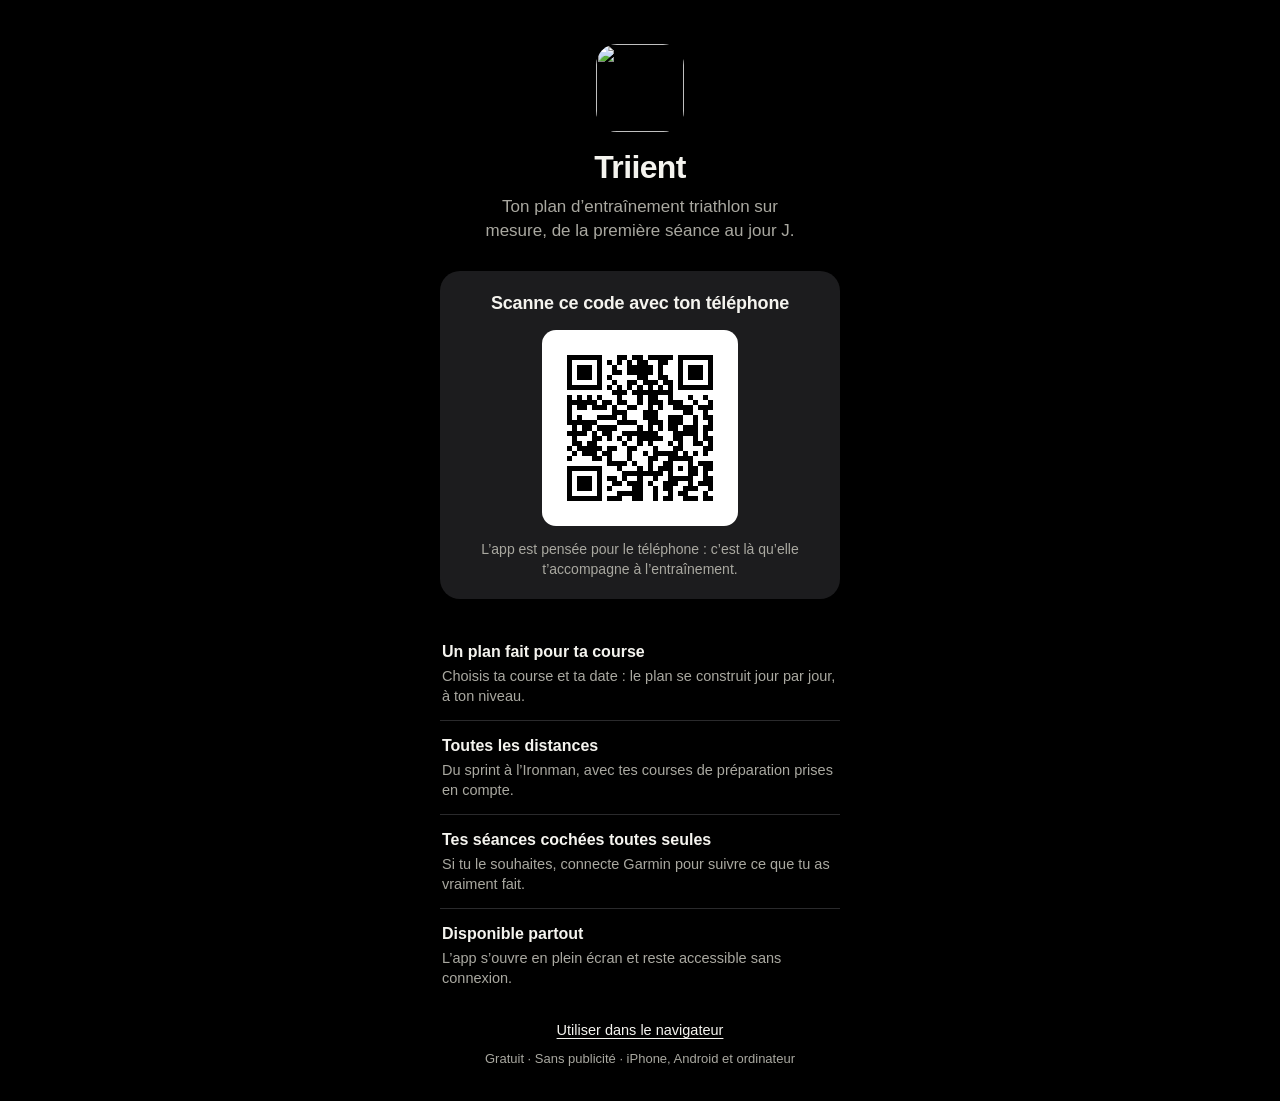
==== installer.html @ 23ff8668 "Nouveau nom : Triient Nom affiché, stockage, sauvegardes, serveur (triient) et adresses (triient.ver" ====
<!DOCTYPE html>
<html lang="fr">
<head>
<meta charset="utf-8">
<meta name="viewport" content="width=device-width, initial-scale=1, viewport-fit=cover">
<meta name="apple-mobile-web-app-capable" content="yes">
<meta name="mobile-web-app-capable" content="yes">
<meta name="apple-mobile-web-app-status-bar-style" content="black-translucent">
<meta name="apple-mobile-web-app-title" content="Triient">
<meta name="theme-color" content="#000000">
<meta name="color-scheme" content="dark">
<meta name="description" content="Installe Triient sur ton téléphone : un plan d’entraînement triathlon sur mesure, gratuit, pour préparer ta course.">
<meta property="og:title" content="Triient : installe l’app">
<meta property="og:description" content="Un plan d’entraînement triathlon sur mesure, gratuit, de la première séance au jour J.">
<meta property="og:type" content="website">
<meta property="og:url" content="https://triient.vercel.app/installer">
<meta property="og:image" content="https://triient.vercel.app/icon-512.png">
<title>Installer Triient</title>
<link rel="manifest" href="manifest.webmanifest">
<link rel="apple-touch-icon" href="apple-touch-icon.png">
<link rel="icon" type="image/png" sizes="48x48" href="favicon-48.png">
<script>if(/[?&](appareil|profil)=/.test(location.search)&&(/^(localhost|127\.0\.0\.1|\[::1\])$/.test(location.hostname)||location.protocol==='file:'))document.write('<script src="dev-appareil.js"><\/script>');</script>
<style>
:root{--card:#1c1c1e;--card2:#2c2c2e;--sep:rgba(84,84,88,.5);--t1:#f5f4ef;--t2:#a9a8a0;--good:#0ca30c;color-scheme:dark}
*{box-sizing:border-box;-webkit-tap-highlight-color:transparent}
html{background:#000;-webkit-text-size-adjust:100%;text-size-adjust:100%}
body{margin:0;background:#000;color:var(--t1);font:16px/1.4 -apple-system,BlinkMacSystemFont,"SF Pro Text","Segoe UI",Roboto,Helvetica,Arial,sans-serif;-webkit-font-smoothing:antialiased}
main{max-width:440px;margin:0 auto;padding:calc(env(safe-area-inset-top,0px) + 44px) 20px calc(env(safe-area-inset-bottom,0px) + 32px)}
[hidden]{display:none!important}
.hero{text-align:center}
.hero img{display:block;width:88px;height:88px;margin:0 auto 18px;border-radius:21px}
h1{margin:0;font-size:32px;font-weight:800;letter-spacing:-.02em;line-height:1.1}
.hero p{margin:10px auto 0;max-width:330px;font-size:17px;color:var(--t2)}
.box{margin-top:28px;padding:20px;border-radius:20px;background:var(--card)}
h2{margin:0 0 14px;font-size:18px;font-weight:700;letter-spacing:-.01em}
.btn{display:block;width:100%;min-height:52px;padding:14px 16px;border:0;border-radius:14px;background:var(--t1);color:#000;font:inherit;font-size:17px;font-weight:700;text-align:center;text-decoration:none;cursor:pointer}
.btn:active{transform:scale(.98)}
.btn:focus-visible,a:focus-visible{outline:2px solid #fff;outline-offset:2px}
.btn.sec{background:var(--card2);color:var(--t1);font-weight:600}
.hint{margin:12px 0 0;font-size:14px;color:var(--t2)}
ol{margin:0;padding:0;list-style:none;counter-reset:s}
ol li{position:relative;min-height:28px;padding:3px 0 0 40px;counter-increment:s}
ol li+li{margin-top:16px}
ol li:before{content:counter(s);position:absolute;left:0;top:0;display:grid;place-items:center;width:28px;height:28px;border-radius:50%;background:var(--card2);font-size:14px;font-weight:700}
ol small{display:block;margin-top:2px;font-size:13.5px;color:var(--t2)}
.ic{display:inline-block;width:19px;height:19px;margin:0 2px;vertical-align:-4px;fill:none;stroke:currentColor;stroke-width:2;stroke-linecap:round;stroke-linejoin:round}
.note{margin:16px 0 0;padding-top:14px;border-top:.5px solid var(--sep);font-size:13.5px;color:var(--t2)}
.qr{display:block;width:196px;height:196px;margin:0 auto 14px;padding:10px;border-radius:14px;background:#fff}
.center{text-align:center}
.ok{display:grid;place-items:center;width:44px;height:44px;margin:0 auto 12px;border-radius:50%;background:var(--good);color:#fff}
.pts{margin:28px 0 0;padding:0;list-style:none}
.pts li{padding:14px 2px;border-top:.5px solid var(--sep)}
.pts li:first-child{border-top:0}
.pts b{display:block;font-weight:600}
.pts span{display:block;margin-top:2px;font-size:14.5px;color:var(--t2)}
.foot{margin:18px 0 0;text-align:center;font-size:14.5px}
.foot a{color:var(--t1);text-underline-offset:3px}
.foot small{display:block;margin-top:10px;font-size:13px;color:var(--t2)}
</style>
</head>
<body>
<main>
  <header class="hero">
    <img src="icon-192.png" alt="" width="88" height="88">
    <h1>Triient</h1>
    <p>Ton plan d’entraînement triathlon sur mesure, de la première séance au jour J.</p>
  </header>

  <section class="box" id="p-prompt" hidden>
    <button class="btn" id="install">Installer l’app</button>
    <p class="hint center">Gratuit, sans passer par un store. L’icône s’ajoute à ton appareil en quelques secondes.</p>
  </section>

  <section class="box" id="p-ios" hidden>
    <h2>Installe-la en 3 gestes</h2>
    <ol>
      <li>Touche le bouton <b>Partager</b>
        <svg class="ic" viewBox="0 0 24 24" aria-hidden="true"><path d="M12 15V3"/><path d="m8 7 4-4 4 4"/><path d="M8 11H6a1 1 0 0 0-1 1v8a1 1 0 0 0 1 1h12a1 1 0 0 0 1-1v-8a1 1 0 0 0-1-1h-2"/></svg>
        <small>Dans la barre de ton navigateur. Il peut se cacher derrière le bouton « ••• ».</small></li>
      <li>Choisis <b>Sur l’écran d’accueil</b>
        <svg class="ic" viewBox="0 0 24 24" aria-hidden="true"><rect x="4" y="4" width="16" height="16" rx="3"/><path d="M12 8v8M8 12h8"/></svg>
        <small>Fais défiler la liste ou touche « Plus » si tu ne le vois pas.</small></li>
      <li>Touche <b>Ajouter</b>
        <small>Ouvre ensuite <b>Triient</b> depuis ton écran d’accueil.</small></li>
    </ol>
    <p class="note">Installe l’app avant de créer ton plan : sur iPhone, ce que tu saisis dans le navigateur ne passe pas dans l’app installée.</p>
  </section>

  <section class="box" id="p-android" hidden>
    <h2>Installe-la en 2 gestes</h2>
    <ol>
      <li>Ouvre le menu <b>⋮</b> de ton navigateur
        <small>En haut à droite dans Chrome.</small></li>
      <li>Choisis <b>Installer l’application</b>
        <small>Ou « Ajouter à l’écran d’accueil », selon ton téléphone.</small></li>
    </ol>
  </section>

  <section class="box" id="p-inapp" hidden>
    <h2>Ouvre d’abord ton navigateur</h2>
    <p class="hint" style="margin:0 0 16px">Ce lien s’est ouvert dans une autre application, depuis laquelle on ne peut pas installer. Copie-le, puis colle-le dans <span id="inapp-br">ton navigateur</span>.</p>
    <button class="btn" id="copy">Copier le lien</button>
  </section>

  <section class="box center" id="p-desktop" hidden>
    <h2>Scanne ce code avec ton téléphone</h2>
    <img class="qr" src="installer-qr.svg" alt="QR code vers la page d’installation" width="196" height="196">
    <p class="hint" style="margin:0">L’app est pensée pour le téléphone : c’est là qu’elle t’accompagne à l’entraînement.</p>
  </section>

  <section class="box center" id="p-done" hidden>
    <div class="ok"><svg class="ic" style="margin:0" viewBox="0 0 24 24" aria-hidden="true"><path d="m5 12 5 5 9-10"/></svg></div>
    <h2 style="margin-bottom:6px">C’est installé</h2>
    <p class="hint" style="margin:0">Retrouve <b>Triient</b> parmi tes applications.</p>
  </section>

  <noscript><section class="box"><a class="btn" href="./">Ouvrir l’app</a></section></noscript>

  <ul class="pts">
    <li><b>Un plan fait pour ta course</b><span>Choisis ta course et ta date : le plan se construit jour par jour, à ton niveau.</span></li>
    <li><b>Toutes les distances</b><span>Du sprint à l’Ironman, avec tes courses de préparation prises en compte.</span></li>
    <li><b>Tes séances cochées toutes seules</b><span>Si tu le souhaites, connecte Garmin pour suivre ce que tu as vraiment fait.</span></li>
    <li><b>Disponible partout</b><span>L’app s’ouvre en plein écran et reste accessible sans connexion.</span></li>
  </ul>

  <p class="foot"><a id="open" href="./">Utiliser dans le navigateur</a><small>Gratuit · Sans publicité · iPhone, Android et ordinateur</small></p>
</main>
<script>
(function(){
  // Déjà lancée depuis l'écran d'accueil : on va droit à l'app.
  if(navigator.standalone===true||(window.matchMedia&&matchMedia('(display-mode: standalone)').matches)){location.replace('./'+location.search);return;}
  var ua=navigator.userAgent;
  var ios=/iPhone|iPad|iPod/.test(ua)||(navigator.platform==='MacIntel'&&navigator.maxTouchPoints>1);
  var android=/Android/.test(ua);
  var inapp=/FBAN|FBAV|FB_IAB|Instagram|Messenger|Snapchat|TikTok|musical_ly|LinkedInApp|Twitter|MicroMessenger|GSA\/|Line\//.test(ua)||(android&&/; wv\)/.test(ua));
  var deferred=null;
  function $(id){return document.getElementById(id);}
  function show(id){['p-prompt','p-ios','p-android','p-inapp','p-desktop','p-done'].forEach(function(p){$(p).hidden=p!==id;});}
  var base=inapp?'p-inapp':ios?'p-ios':android?'p-android':'p-desktop';
  if(inapp)$('inapp-br').textContent=ios?'Safari':'Chrome';
  show(base);

  // Chrome et Edge proposent l'installation directe : un seul bouton suffit.
  window.addEventListener('beforeinstallprompt',function(e){
    e.preventDefault();deferred=e;
    if(!inapp)show('p-prompt');
  });
  window.addEventListener('appinstalled',function(){deferred=null;show('p-done');});
  $('install').addEventListener('click',function(){
    if(!deferred)return;
    var d=deferred;deferred=null;
    d.prompt();
    d.userChoice.then(function(r){if(r.outcome==='accepted')show('p-done');else{deferred=d;}}).catch(function(){});
  });

  $('copy').addEventListener('click',function(){
    var b=this,url=location.origin+location.pathname;
    function done(){b.textContent='Lien copié';setTimeout(function(){b.textContent='Copier le lien';},2000);}
    function legacy(){var t=document.createElement('textarea');t.value=url;document.body.appendChild(t);t.select();try{document.execCommand('copy');done();}catch(x){b.textContent=url;}t.remove();}
    if(navigator.clipboard&&navigator.clipboard.writeText)navigator.clipboard.writeText(url).then(done,legacy);else legacy();
  });
})();
</script>
</body>
</html>
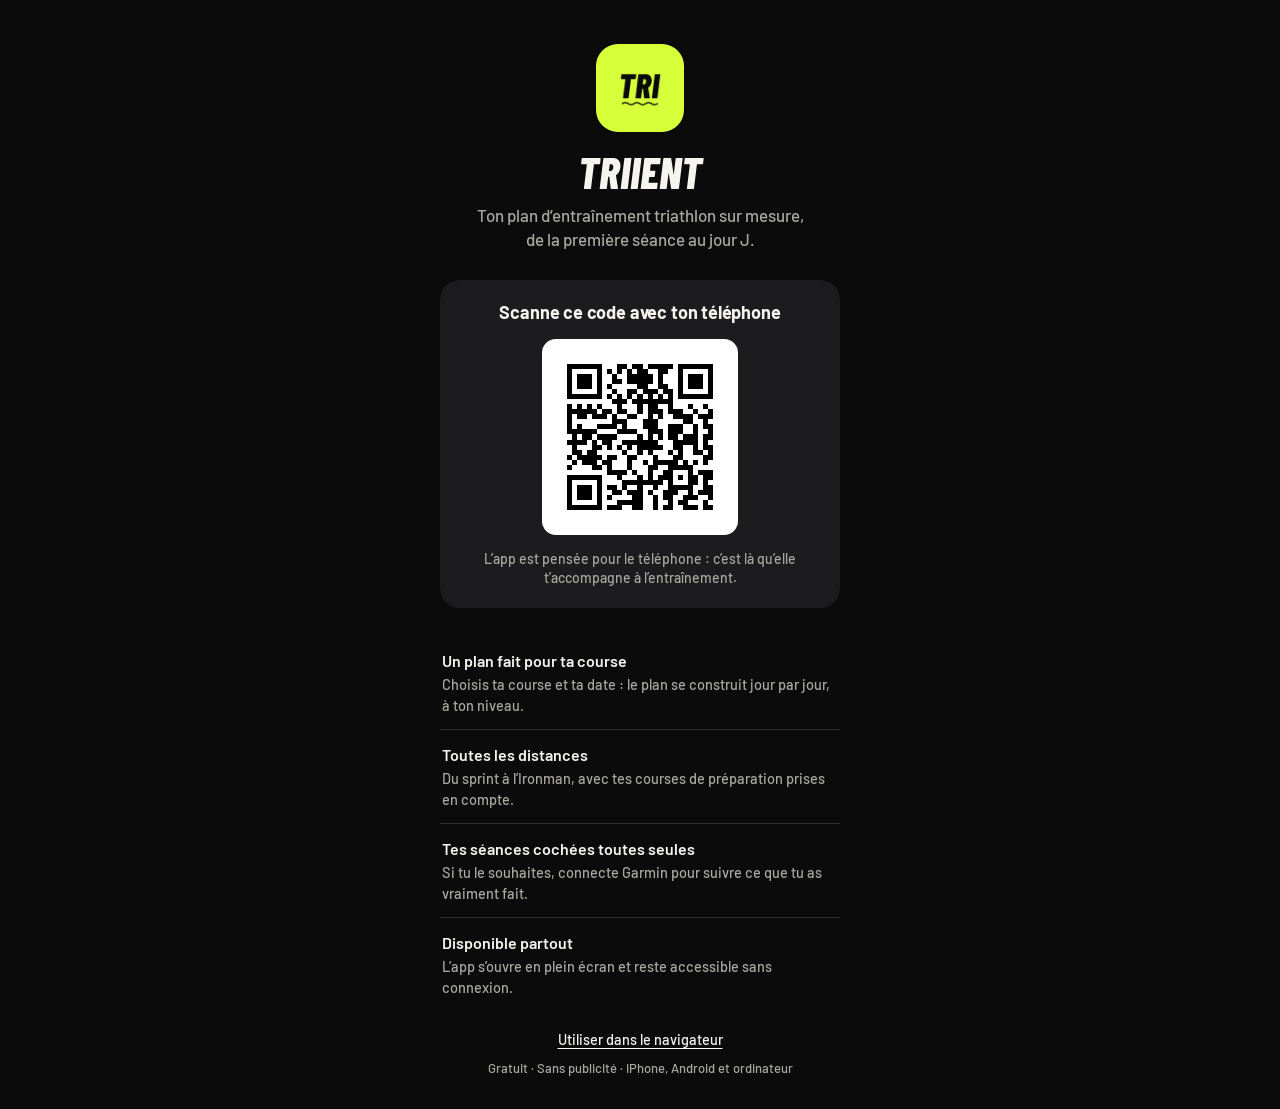
==== commit 91fb4d24: "da app" ====
--- a/installer.html
+++ b/installer.html
@@ -7,17 +7,21 @@
 <meta name="mobile-web-app-capable" content="yes">
 <meta name="apple-mobile-web-app-status-bar-style" content="black-translucent">
 <meta name="apple-mobile-web-app-title" content="Triient">
-<meta name="theme-color" content="#000000">
+<meta name="theme-color" content="#0B0B0C">
 <meta name="color-scheme" content="dark">
 <meta name="description" content="Installe Triient sur ton téléphone : un plan d’entraînement triathlon sur mesure, gratuit, pour préparer ta course.">
 <meta property="og:title" content="Triient : installe l’app">
 <meta property="og:description" content="Un plan d’entraînement triathlon sur mesure, gratuit, de la première séance au jour J.">
 <meta property="og:type" content="website">
 <meta property="og:url" content="https://triient.vercel.app/installer">
-<meta property="og:image" content="https://triient.vercel.app/icon-512.png">
+<meta property="og:image" content="https://triient.vercel.app/og-image.png">
+<meta property="og:image:width" content="1200">
+<meta property="og:image:height" content="630">
+<meta name="twitter:card" content="summary_large_image">
 <title>Installer Triient</title>
 <link rel="manifest" href="manifest.webmanifest">
 <link rel="apple-touch-icon" href="apple-touch-icon.png">
+<link rel="icon" type="image/png" sizes="32x32" href="favicon-32.png">
 <link rel="icon" type="image/png" sizes="48x48" href="favicon-48.png">
 <script>if(/[?&](appareil|profil)=/.test(location.search)&&(/^(localhost|127\.0\.0\.1|\[::1\])$/.test(location.hostname)||location.protocol==='file:'))document.write('<script src="dev-appareil.js"><\/script>');</script>
 <style>
@@ -56,6 +60,18 @@
 .foot{margin:18px 0 0;text-align:center;font-size:14.5px}
 .foot a{color:var(--t1);text-underline-offset:3px}
 .foot small{display:block;margin-top:10px;font-size:13px;color:var(--t2)}
+/* Charte Triient : voir marque/charte.png */
+@font-face{font-family:'Barlow';font-style:normal;font-weight:400;font-display:swap;src:url(fonts/barlow-400.woff2) format('woff2')}
+@font-face{font-family:'Barlow';font-style:normal;font-weight:500;font-display:swap;src:url(fonts/barlow-500.woff2) format('woff2')}
+@font-face{font-family:'Barlow';font-style:normal;font-weight:600;font-display:swap;src:url(fonts/barlow-600.woff2) format('woff2')}
+@font-face{font-family:'Barlow';font-style:normal;font-weight:700 800;font-display:swap;src:url(fonts/barlow-700.woff2) format('woff2')}
+@font-face{font-family:'Barlow Condensed';font-style:italic;font-weight:800;font-display:swap;src:url(fonts/barlow-condensed-800-italic.woff2) format('woff2')}
+html,body{background:#0B0B0C}
+body{font-family:'Barlow',-apple-system,BlinkMacSystemFont,"Segoe UI",Roboto,Helvetica,Arial,sans-serif;font-weight:500}
+h1{font-family:'Barlow Condensed','Arial Narrow',sans-serif;font-style:italic;font-weight:800;font-size:44px;letter-spacing:0;text-transform:uppercase;line-height:1}
+.btn{background:#D7FF3A;color:#0B0B0C}
+.btn:focus-visible,a:focus-visible{outline-color:#D7FF3A}
+.hero img{border-radius:22px}
 </style>
 </head>
 <body>
